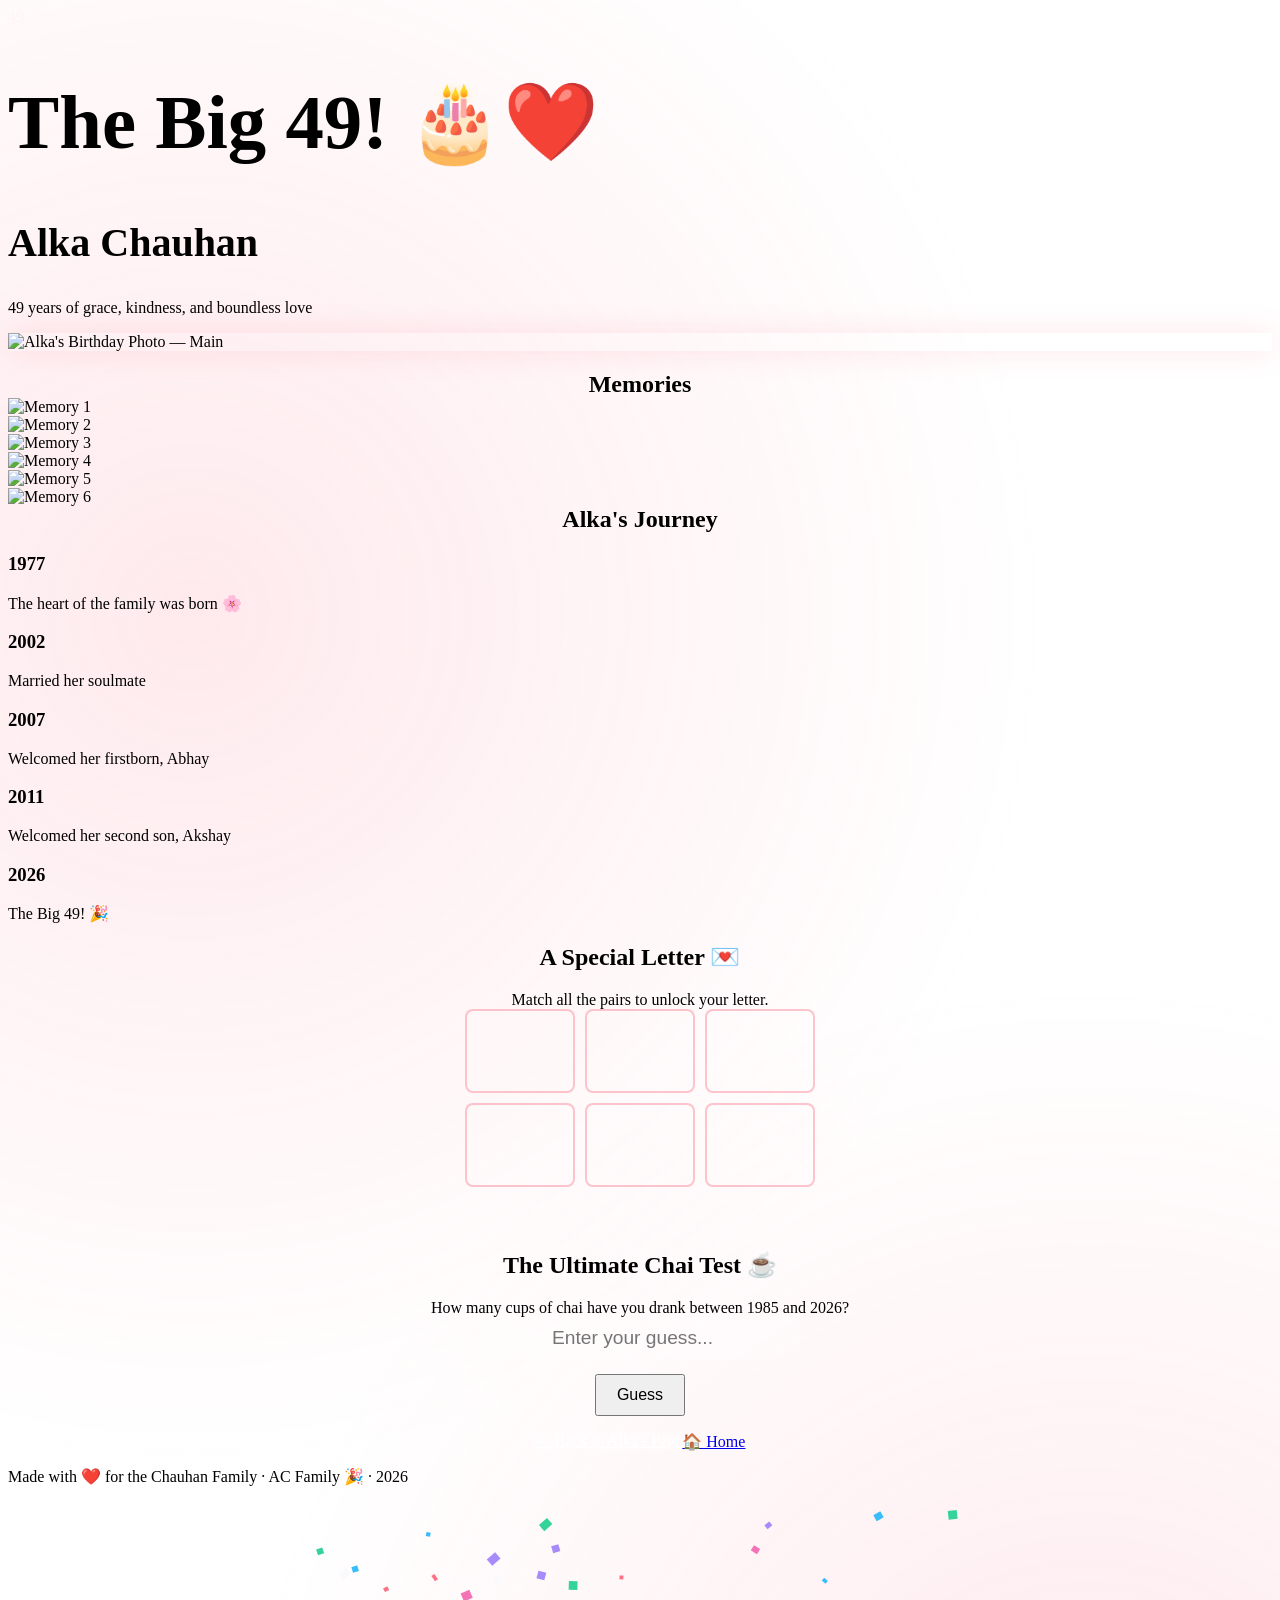
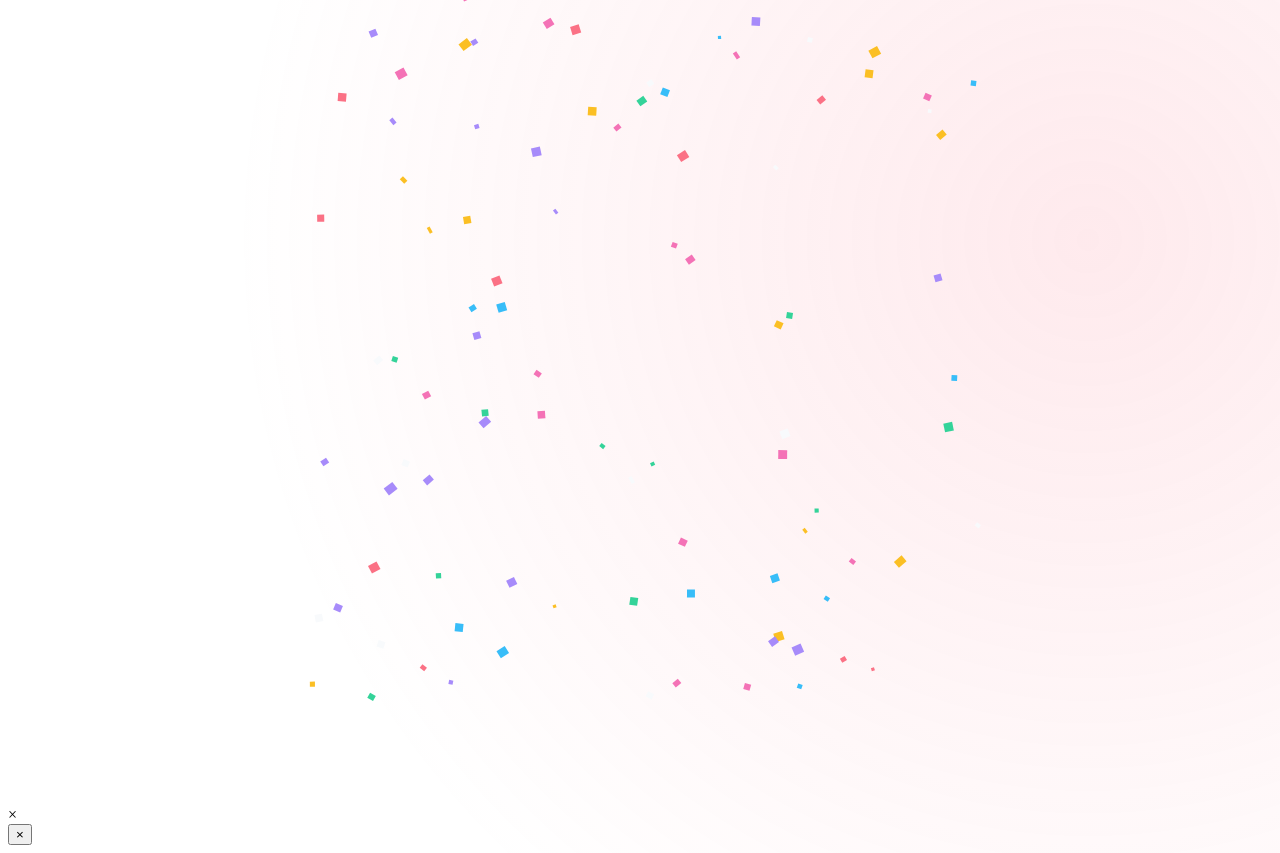
==== alka-49.html @ 495feae0 "Add Alka's 49th milestone birthday page" ====
<!DOCTYPE html>
<html lang="en">

<head>
  <meta charset="UTF-8">
  <meta name="viewport" content="width=device-width, initial-scale=1.0">
  <title>The Big 49! | Alka Chauhan 🎉</title>
  <link rel="stylesheet" href="style.css">
</head>

<body class="milestone-page" style="background-image: radial-gradient(circle at 15% 25%, rgba(251, 113, 133, 0.15) 0%, transparent 40%), radial-gradient(circle at 85% 75%, rgba(251, 113, 133, 0.15) 0%, transparent 40%), linear-gradient(to bottom, transparent 40%, rgba(255,255,255,0.03) 40%, rgba(255,255,255,0.03) 60%, transparent 60%);">

  <!-- Background Watermark -->
  <div class="watermark-bg" style="color: rgba(251, 113, 133, 0.04);">49</div>

  <!-- Background Decorations -->
  <div class="balloon-container" data-count="20"></div>
  <div class="sparkles-container" data-count="50"></div>

  <!-- Hero Section -->
  <header class="hero container fade-in" style="margin-top: 50px;">
    <h1 style="color: var(--color-coral); font-size: clamp(3rem, 6vw, 5rem);">The Big 49! 🎂❤️</h1>
    <h2 style="font-size: 2.5rem;">Alka Chauhan</h2>
    <p class="subheading" style="color: var(--color-coral);">49 years of grace, kindness, and boundless love</p>

    <!-- Main Photo Placeholder -->
    <div class="photo-placeholder photo-hero"
      style="padding: 0; border: none; background: transparent; border-color: rgba(251, 113, 133, 0.4); box-shadow: 0 0 30px rgba(251, 113, 133, 0.2);">
      <img src="assets/images/alka/IMG_2494.HEIC" alt="Alka's Birthday Photo — Main"
        style="width: 100%; height: 100%; object-fit: cover; object-position: center 20%; border-radius: inherit;">
    </div>
  </header>

  <!-- Photo Strip -->
  <section class="container fade-in">
    <h2 style="color: var(--color-coral); text-align: center; margin-bottom: var(--space-sm);">Memories</h2>
    <div class="photo-strip-container">
      <div class="photo-strip">
        <div class="photo-placeholder" style="padding: 0; border: none;">
          <img src="assets/images/alka/IMG_0123 Copy.JPG" alt="Memory 1"
            style="width: 100%; height: 100%; object-fit: cover; border-radius: inherit;">
        </div>
        <div class="photo-placeholder" style="padding: 0; border: none;">
          <img src="assets/images/alka/IMG_7013.HEIC" alt="Memory 2"
            style="width: 100%; height: 100%; object-fit: cover; border-radius: inherit;">
        </div>
        <div class="photo-placeholder" style="padding: 0; border: none; background: transparent;">
          <img src="assets/images/alka/IMG_0559.HEIC" alt="Memory 3"
            style="width: 100%; height: 100%; object-fit: cover; border-radius: inherit;">
        </div>
        <div class="photo-placeholder" style="padding: 0; border: none; background: transparent;">
          <img src="assets/images/alka/IMG_5666.HEIC" alt="Memory 4"
            style="width: 100%; height: 100%; object-fit: cover; border-radius: inherit;">
        </div>
        <div class="photo-placeholder" style="padding: 0; border: none; background: transparent;">
          <img src="assets/images/alka/IMG_3435.HEIC" alt="Memory 5"
            style="width: 100%; height: 100%; object-fit: cover; border-radius: inherit;">
        </div>
        <div class="photo-placeholder" style="padding: 0; border: none; background: transparent;">
          <img src="assets/images/alka/IMG_7119.HEIC" alt="Memory 6"
            style="width: 100%; height: 100%; object-fit: cover; border-radius: inherit;">
        </div>
      </div>
    </div>
  </section>

  <!-- Timeline -->
  <section class="container fade-in">
    <h2 style="color: var(--color-coral); text-align: center; margin-top: var(--space-xl);">Alka's Journey</h2>
    <div class="timeline" style="--color-gold: var(--color-coral); --color-gold-glow: var(--color-coral-glow);">
      <div class="timeline-item fade-in">
        <div class="timeline-dot"></div>
        <div class="timeline-content glass-card">
          <h3>1977</h3>
          <p>The heart of the family was born 🌸</p>
        </div>
      </div>
      <div class="timeline-item fade-in">
        <div class="timeline-dot"></div>
        <div class="timeline-content glass-card">
          <h3>2002</h3>
          <p>Married her soulmate</p>
        </div>
      </div>
      <div class="timeline-item fade-in">
        <div class="timeline-dot"></div>
        <div class="timeline-content glass-card">
          <h3>2007</h3>
          <p>Welcomed her firstborn, Abhay</p>
        </div>
      </div>
      <div class="timeline-item fade-in">
        <div class="timeline-dot"></div>
        <div class="timeline-content glass-card">
          <h3>2011</h3>
          <p>Welcomed her second son, Akshay</p>
        </div>
      </div>
      <div class="timeline-item fade-in">
        <div class="timeline-dot"></div>
        <div class="timeline-content glass-card"
          style="border-color: var(--color-coral); box-shadow: 0 0 15px var(--color-coral-glow);">
          <h3>2026</h3>
          <p>The Big 49! 🎉</p>
        </div>
      </div>
    </div>
  </section>

  <!-- Memory Game & Letter Section -->
  <section class="container fade-in" id="letter-section" style="margin-top: var(--space-xl); text-align: center;">
    <h2 style="color: var(--color-coral);">A Special Letter 💌</h2>
    <p style="color: var(--text-muted); margin-bottom: var(--space-lg);" id="memory-instructions">Match all the pairs to unlock your letter.</p>

    <div id="memory-container" style="max-width: 350px; margin: 0 auto; margin-bottom: var(--space-xl);">
      <div id="memory-grid" style="display: grid; grid-template-columns: repeat(3, 1fr); gap: 10px; margin-bottom: 20px;">
        <!-- JS will populate -->
      </div>
      <div id="memory-message" style="margin-top: 15px; font-weight: bold; height: 1.5rem; color: var(--color-coral);">
      </div>
    </div>

    <div id="letter-content" class="glass-card fade-in"
      style="display: none; max-width: 800px; margin: 0 auto; border-color: var(--color-coral); text-align: left; padding: var(--space-xl);">
      <h3
        style="color: var(--color-coral); margin-bottom: var(--space-md); font-family: var(--font-heading); font-size: 2rem;">
        Happy 49th Birthday, Mom!</h3>
      <p style="font-size: 1.2rem; line-height: 1.8; margin-bottom: var(--space-md);">
        Dear Mom,

        Happy birthday! This year, I wanted to build something special for you, just like I did for Dad's 51st. You are truly the heart of our family, the glue that holds all of us together, and the source of so much warmth and love. 
        
        Throughout my entire life, you've been my biggest cheerleader and my safest place. Whether it's making sure we're fed, listening to my worries, or just being there when I need a hug, you always put our needs before yours. I know I don't always say it enough, but I see all the sacrifices you've made for us, and I appreciate every single one of them.
        
        I hope this 49th year of your life brings you as much joy, peace, and happiness as you've brought to our family every single day. Take some time today to relax, enjoy your chai, and know how deeply loved you are by me, Akshay, and Dad.
      </p>
      <p style="font-size: 1.2rem; line-height: 1.8;">With all my love,<br>Abhay</p>
    </div>
  </section>

  <!-- Chai Guessing Game -->
  <section class="container fade-in" style="margin-top: var(--space-xl); text-align: center;">
    <h2 style="color: var(--color-coral);">The Ultimate Chai Test ☕</h2>
    <p style="color: var(--text-muted); margin-bottom: var(--space-md);">How many cups of chai have you drank between 1985 and 2026?</p>
    <div class="glass-card" style="max-width: 500px; margin: 0 auto; border: 1px solid var(--color-coral);">
      <div id="chai-game-container">
        <input type="number" id="chai-guess" placeholder="Enter your guess..." style="padding: 10px; font-size: 1.2rem; border-radius: 8px; border: none; width: 60%; margin-bottom: 15px; text-align: center; background: rgba(255,255,255,0.1); color: white;">
        <br>
        <button id="chai-submit" class="btn btn-coral" style="padding: 10px 20px; font-size: 1rem;">Guess</button>
        <p id="chai-message" style="margin-top: 15px; font-weight: bold; color: var(--color-coral);"></p>
      </div>
    </div>
  </section>

  <!-- Navigation Back -->
  <div class="container fade-in"
    style="text-align: center; margin: var(--space-xl) auto; display: flex; justify-content: center; gap: var(--space-md); flex-wrap: wrap;">
    <a href="alka.html" class="btn" style="background: rgba(255,255,255,0.1); color: white;">&larr; Back to Alka's Page</a>
    <a href="index.html" class="btn btn-coral">🏠 Home</a>
  </div>

  <!-- Footer -->
  <footer>
    <p>Made with ❤️ for the Chauhan Family &middot; <span>AC Family 🎉</span> &middot; 2026</p>
  </footer>

  <script src="main.js"></script>
</body>

</html>
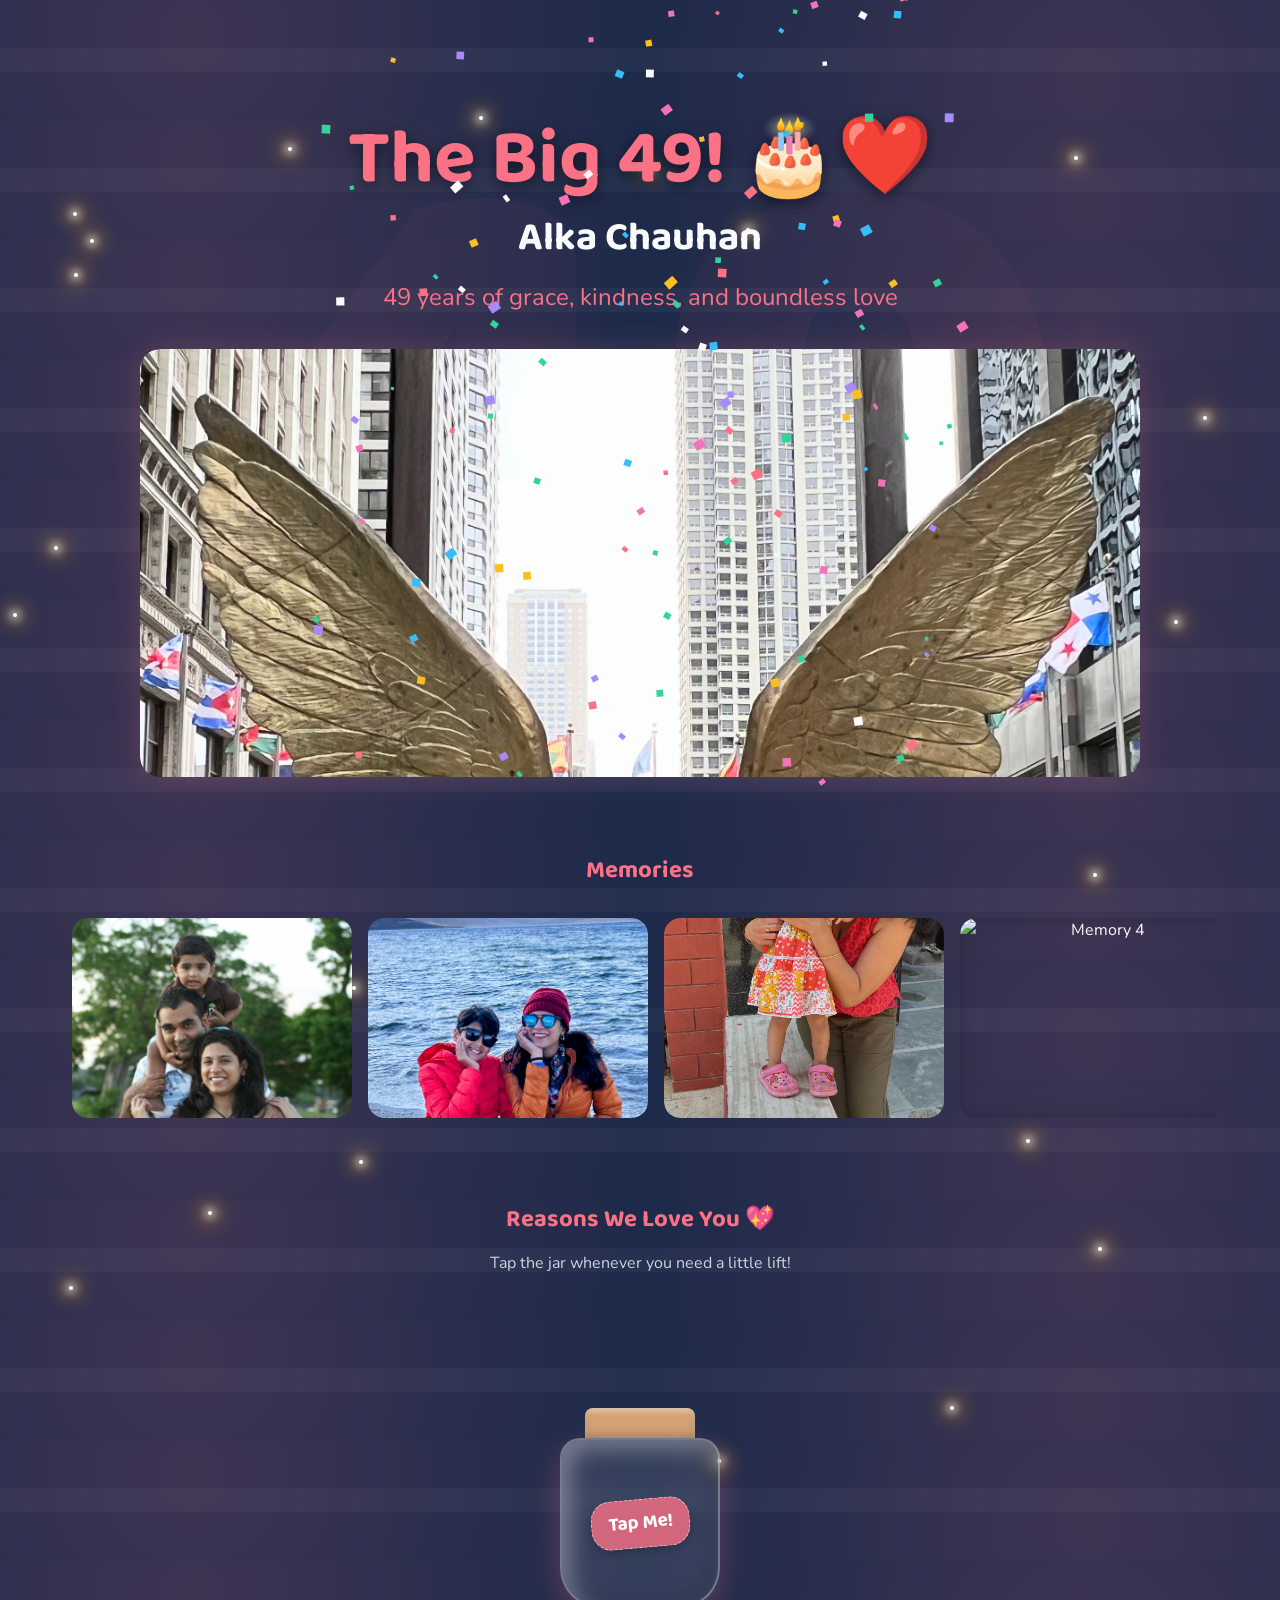
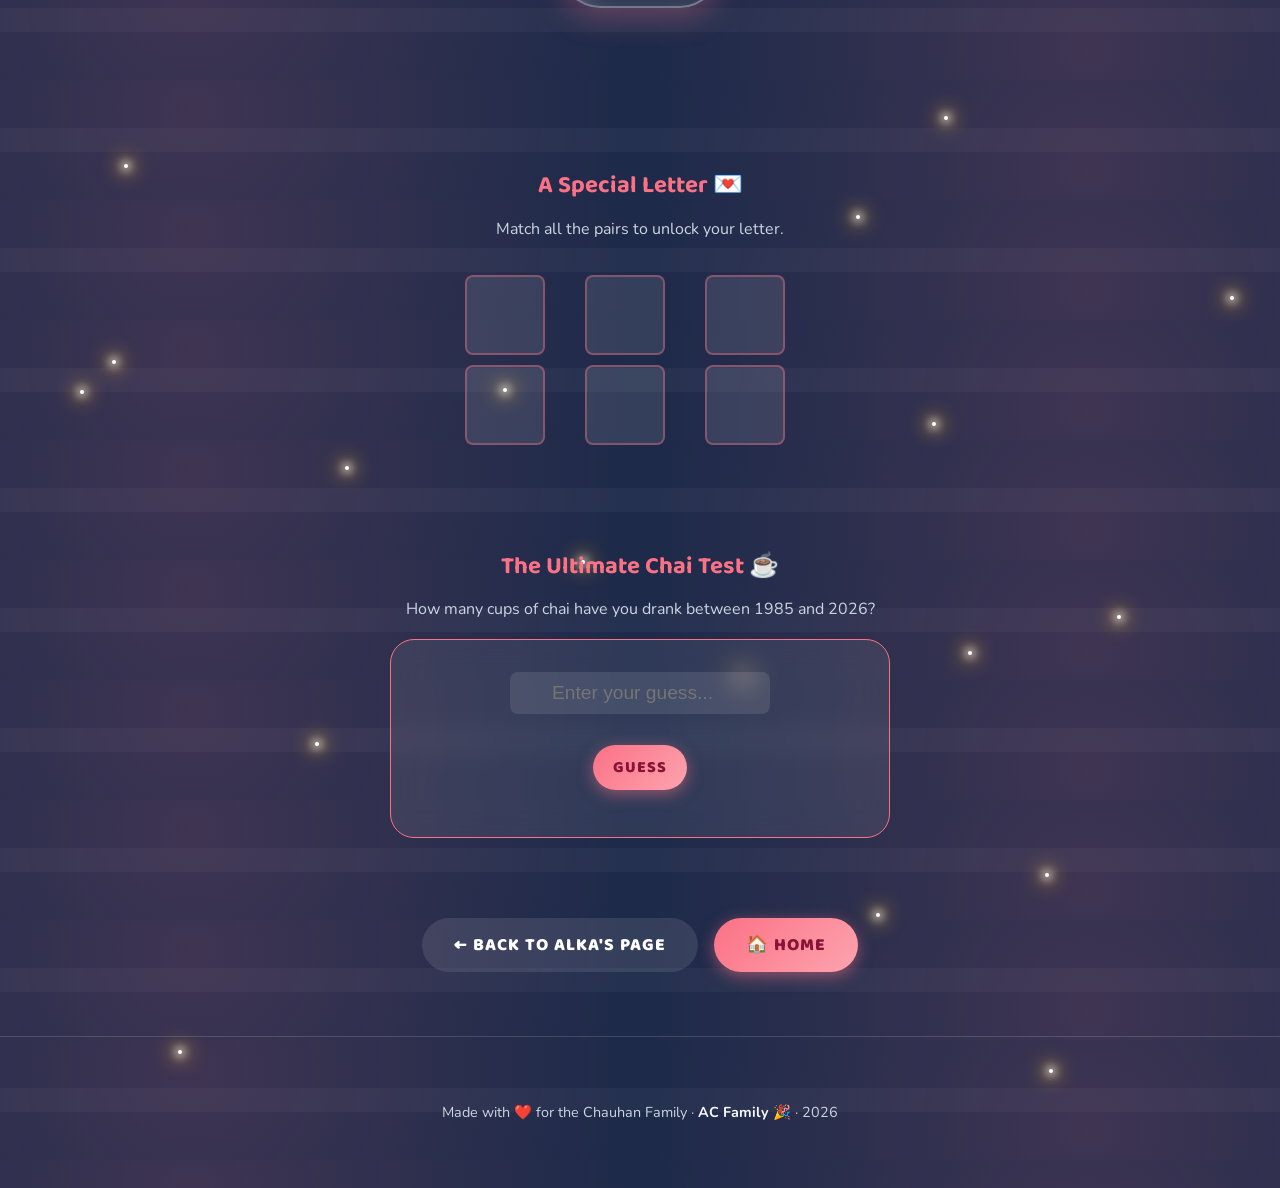
==== commit a5578cac: "Replace timeline with interactive Gratitude Jar" ====
--- a/alka-49.html
+++ b/alka-49.html
@@ -8,7 +8,8 @@
   <link rel="stylesheet" href="style.css">
 </head>
 
-<body class="milestone-page" style="background-image: radial-gradient(circle at 15% 25%, rgba(251, 113, 133, 0.15) 0%, transparent 40%), radial-gradient(circle at 85% 75%, rgba(251, 113, 133, 0.15) 0%, transparent 40%), linear-gradient(to bottom, transparent 40%, rgba(255,255,255,0.03) 40%, rgba(255,255,255,0.03) 60%, transparent 60%);">
+<body class="milestone-page"
+  style="background-image: radial-gradient(circle at 15% 25%, rgba(251, 113, 133, 0.15) 0%, transparent 40%), radial-gradient(circle at 85% 75%, rgba(251, 113, 133, 0.15) 0%, transparent 40%), linear-gradient(to bottom, transparent 40%, rgba(255,255,255,0.03) 40%, rgba(255,255,255,0.03) 60%, transparent 60%);">
 
   <!-- Background Watermark -->
   <div class="watermark-bg" style="color: rgba(251, 113, 133, 0.04);">49</div>
@@ -26,7 +27,7 @@
     <!-- Main Photo Placeholder -->
     <div class="photo-placeholder photo-hero"
       style="padding: 0; border: none; background: transparent; border-color: rgba(251, 113, 133, 0.4); box-shadow: 0 0 30px rgba(251, 113, 133, 0.2);">
-      <img src="assets/images/alka/IMG_2494.HEIC" alt="Alka's Birthday Photo — Main"
+      <img src="assets/images/alka/IMG_9147 Copy.JPG" alt="Alka's Birthday Photo — Main"
         style="width: 100%; height: 100%; object-fit: cover; object-position: center 20%; border-radius: inherit;">
     </div>
   </header>
@@ -37,71 +38,44 @@
     <div class="photo-strip-container">
       <div class="photo-strip">
         <div class="photo-placeholder" style="padding: 0; border: none;">
-          <img src="assets/images/alka/IMG_0123 Copy.JPG" alt="Memory 1"
+          <img src="assets/images/alka/IMG_7527.JPG" alt="Memory 1"
             style="width: 100%; height: 100%; object-fit: cover; border-radius: inherit;">
         </div>
         <div class="photo-placeholder" style="padding: 0; border: none;">
-          <img src="assets/images/alka/IMG_7013.HEIC" alt="Memory 2"
+          <img src="assets/images/alka/IMG_5958 Copy.JPG" alt="Memory 2"
             style="width: 100%; height: 100%; object-fit: cover; border-radius: inherit;">
         </div>
         <div class="photo-placeholder" style="padding: 0; border: none; background: transparent;">
-          <img src="assets/images/alka/IMG_0559.HEIC" alt="Memory 3"
+          <img src="assets/images/alka/IMG_5755 Copy.JPG" alt="Memory 3"
             style="width: 100%; height: 100%; object-fit: cover; border-radius: inherit;">
         </div>
         <div class="photo-placeholder" style="padding: 0; border: none; background: transparent;">
-          <img src="assets/images/alka/IMG_5666.HEIC" alt="Memory 4"
+          <img src="assets/images/alka/IMG_5071 Copy.JPG" alt="Memory 4"
             style="width: 100%; height: 100%; object-fit: cover; border-radius: inherit;">
         </div>
         <div class="photo-placeholder" style="padding: 0; border: none; background: transparent;">
-          <img src="assets/images/alka/IMG_3435.HEIC" alt="Memory 5"
+          <img src="assets/images/alka/IMG_5054.JPG" alt="Memory 5"
             style="width: 100%; height: 100%; object-fit: cover; border-radius: inherit;">
         </div>
         <div class="photo-placeholder" style="padding: 0; border: none; background: transparent;">
-          <img src="assets/images/alka/IMG_7119.HEIC" alt="Memory 6"
+          <img src="assets/images/alka/IMG_4517-2.JPG" alt="Memory 6"
             style="width: 100%; height: 100%; object-fit: cover; border-radius: inherit;">
         </div>
       </div>
     </div>
   </section>
 
-  <!-- Timeline -->
-  <section class="container fade-in">
-    <h2 style="color: var(--color-coral); text-align: center; margin-top: var(--space-xl);">Alka's Journey</h2>
-    <div class="timeline" style="--color-gold: var(--color-coral); --color-gold-glow: var(--color-coral-glow);">
-      <div class="timeline-item fade-in">
-        <div class="timeline-dot"></div>
-        <div class="timeline-content glass-card">
-          <h3>1977</h3>
-          <p>The heart of the family was born 🌸</p>
-        </div>
-      </div>
-      <div class="timeline-item fade-in">
-        <div class="timeline-dot"></div>
-        <div class="timeline-content glass-card">
-          <h3>2002</h3>
-          <p>Married her soulmate</p>
-        </div>
-      </div>
-      <div class="timeline-item fade-in">
-        <div class="timeline-dot"></div>
-        <div class="timeline-content glass-card">
-          <h3>2007</h3>
-          <p>Welcomed her firstborn, Abhay</p>
-        </div>
-      </div>
-      <div class="timeline-item fade-in">
-        <div class="timeline-dot"></div>
-        <div class="timeline-content glass-card">
-          <h3>2011</h3>
-          <p>Welcomed her second son, Akshay</p>
-        </div>
-      </div>
-      <div class="timeline-item fade-in">
-        <div class="timeline-dot"></div>
-        <div class="timeline-content glass-card"
-          style="border-color: var(--color-coral); box-shadow: 0 0 15px var(--color-coral-glow);">
-          <h3>2026</h3>
-          <p>The Big 49! 🎉</p>
+  <!-- Reasons We Love You Jar -->
+  <section class="container fade-in" style="text-align: center; margin-top: var(--space-xl);">
+    <h2 style="color: var(--color-coral);">Reasons We Love You 💖</h2>
+    <p style="color: var(--text-muted); margin-bottom: var(--space-lg);">Tap the jar whenever you need a little lift!</p>
+    
+    <div class="jar-wrapper">
+      <div id="paper-slip-container"></div>
+      <div class="jar-container" id="gratitude-jar">
+        <div class="jar-lid"></div>
+        <div class="jar-body">
+          <div class="jar-label">Tap Me!</div>
         </div>
       </div>
     </div>
@@ -110,10 +84,12 @@
   <!-- Memory Game & Letter Section -->
   <section class="container fade-in" id="letter-section" style="margin-top: var(--space-xl); text-align: center;">
     <h2 style="color: var(--color-coral);">A Special Letter 💌</h2>
-    <p style="color: var(--text-muted); margin-bottom: var(--space-lg);" id="memory-instructions">Match all the pairs to unlock your letter.</p>
+    <p style="color: var(--text-muted); margin-bottom: var(--space-lg);" id="memory-instructions">Match all the pairs to
+      unlock your letter.</p>
 
     <div id="memory-container" style="max-width: 350px; margin: 0 auto; margin-bottom: var(--space-xl);">
-      <div id="memory-grid" style="display: grid; grid-template-columns: repeat(3, 1fr); gap: 10px; margin-bottom: 20px;">
+      <div id="memory-grid"
+        style="display: grid; grid-template-columns: repeat(3, 1fr); gap: 10px; margin-bottom: 20px;">
         <!-- JS will populate -->
       </div>
       <div id="memory-message" style="margin-top: 15px; font-weight: bold; height: 1.5rem; color: var(--color-coral);">
@@ -128,11 +104,18 @@
       <p style="font-size: 1.2rem; line-height: 1.8; margin-bottom: var(--space-md);">
         Dear Mom,
 
-        Happy birthday! This year, I wanted to build something special for you, just like I did for Dad's 51st. You are truly the heart of our family, the glue that holds all of us together, and the source of so much warmth and love. 
-        
-        Throughout my entire life, you've been my biggest cheerleader and my safest place. Whether it's making sure we're fed, listening to my worries, or just being there when I need a hug, you always put our needs before yours. I know I don't always say it enough, but I see all the sacrifices you've made for us, and I appreciate every single one of them.
-        
-        I hope this 49th year of your life brings you as much joy, peace, and happiness as you've brought to our family every single day. Take some time today to relax, enjoy your chai, and know how deeply loved you are by me, Akshay, and Dad.
+        Happy birthday! This year, I wanted to build something special for you, just like I did for Dad's 51st. You are
+        truly the heart of our family, the glue that holds all of us together, and the source of so much warmth and
+        love.
+
+        Throughout my entire life, you've been my biggest cheerleader and my safest place. Whether it's making sure
+        we're fed, listening to my worries, or just being there when I need a hug, you always put our needs before
+        yours. I know I don't always say it enough, but I see all the sacrifices you've made for us, and I appreciate
+        every single one of them.
+
+        I hope this 49th year of your life brings you as much joy, peace, and happiness as you've brought to our family
+        every single day. Take some time today to relax, enjoy your chai, and know how deeply loved you are by me,
+        Akshay, and Dad.
       </p>
       <p style="font-size: 1.2rem; line-height: 1.8;">With all my love,<br>Abhay</p>
     </div>
@@ -141,10 +124,12 @@
   <!-- Chai Guessing Game -->
   <section class="container fade-in" style="margin-top: var(--space-xl); text-align: center;">
     <h2 style="color: var(--color-coral);">The Ultimate Chai Test ☕</h2>
-    <p style="color: var(--text-muted); margin-bottom: var(--space-md);">How many cups of chai have you drank between 1985 and 2026?</p>
+    <p style="color: var(--text-muted); margin-bottom: var(--space-md);">How many cups of chai have you drank between
+      1985 and 2026?</p>
     <div class="glass-card" style="max-width: 500px; margin: 0 auto; border: 1px solid var(--color-coral);">
       <div id="chai-game-container">
-        <input type="number" id="chai-guess" placeholder="Enter your guess..." style="padding: 10px; font-size: 1.2rem; border-radius: 8px; border: none; width: 60%; margin-bottom: 15px; text-align: center; background: rgba(255,255,255,0.1); color: white;">
+        <input type="number" id="chai-guess" placeholder="Enter your guess..."
+          style="padding: 10px; font-size: 1.2rem; border-radius: 8px; border: none; width: 60%; margin-bottom: 15px; text-align: center; background: rgba(255,255,255,0.1); color: white;">
         <br>
         <button id="chai-submit" class="btn btn-coral" style="padding: 10px 20px; font-size: 1rem;">Guess</button>
         <p id="chai-message" style="margin-top: 15px; font-weight: bold; color: var(--color-coral);"></p>
@@ -155,7 +140,8 @@
   <!-- Navigation Back -->
   <div class="container fade-in"
     style="text-align: center; margin: var(--space-xl) auto; display: flex; justify-content: center; gap: var(--space-md); flex-wrap: wrap;">
-    <a href="alka.html" class="btn" style="background: rgba(255,255,255,0.1); color: white;">&larr; Back to Alka's Page</a>
+    <a href="alka.html" class="btn" style="background: rgba(255,255,255,0.1); color: white;">&larr; Back to Alka's
+      Page</a>
     <a href="index.html" class="btn btn-coral">🏠 Home</a>
   </div>
 
@@ -167,4 +153,4 @@
   <script src="main.js"></script>
 </body>
 
-</html>
+</html>
--- a/style.css
+++ b/style.css
@@ -0,0 +1,1115 @@
+@import url('https://fonts.googleapis.com/css2?family=Baloo+2:wght@400;600;700;800&family=Nunito:wght@400;600;700;800&display=swap');
+
+:root {
+  /* Core Colors based on festive theme */
+  --bg-dark: #1e2a4a;
+  --bg-darker: #151e35;
+  --bg-lighter: #283863;
+  --text-main: #f8fafc;
+  --text-muted: #cbd5e1;
+
+  /* Accent Colors */
+  --color-gold: #fbbf24;
+  --color-gold-glow: rgba(251, 191, 36, 0.5);
+  
+  --color-coral: #fb7185;
+  --color-coral-glow: rgba(251, 113, 133, 0.5);
+  
+  --color-blue: #38bdf8;
+  --color-blue-glow: rgba(56, 189, 248, 0.5);
+  
+  --color-green: #34d399;
+  --color-green-glow: rgba(52, 211, 153, 0.5);
+
+  /* Glassmorphism */
+  --glass-bg: rgba(255, 255, 255, 0.08);
+  --glass-border: rgba(255, 255, 255, 0.15);
+  --glass-blur: blur(12px);
+
+  /* Typography */
+  --font-heading: 'Baloo 2', cursive;
+  --font-body: 'Nunito', sans-serif;
+  
+  /* Spacing Variables */
+  --space-xs: 0.25rem;
+  --space-sm: 0.5rem;
+  --space-md: 1rem;
+  --space-lg: 2rem;
+  --space-xl: 4rem;
+}
+
+/* =========================================
+   Reset & Base Styles
+   ========================================= */
+* {
+  margin: 0;
+  padding: 0;
+  box-sizing: border-box;
+}
+
+body {
+  font-family: var(--font-body);
+  background-color: var(--bg-dark);
+  /* Horizontal subtle stripe layers for depth */
+  background-image: 
+    linear-gradient(to bottom, transparent 40%, rgba(255,255,255,0.03) 40%, rgba(255,255,255,0.03) 60%, transparent 60%),
+    linear-gradient(to bottom, transparent 80%, rgba(255,255,255,0.02) 80%, rgba(255,255,255,0.02) 90%, transparent 90%);
+  background-size: 100% 120px;
+  color: var(--text-main);
+  line-height: 1.6;
+  overflow-x: hidden;
+  position: relative;
+}
+
+h1, h2, h3, h4, h5, h6 {
+  font-family: var(--font-heading);
+  line-height: 1.2;
+  margin-bottom: var(--space-md);
+}
+
+a {
+  text-decoration: none;
+  color: inherit;
+}
+
+.container {
+  width: 90%;
+  max-width: 1200px;
+  margin: 0 auto;
+  position: relative;
+  z-index: 10;
+}
+
+/* =========================================
+   Navigation (Sticky, Frosted Glass)
+   ========================================= */
+nav {
+  position: sticky;
+  top: 0;
+  z-index: 100;
+  background: var(--glass-bg);
+  backdrop-filter: var(--glass-blur);
+  -webkit-backdrop-filter: var(--glass-blur);
+  border-bottom: 1px solid var(--glass-border);
+  padding: var(--space-md) var(--space-lg);
+  display: flex;
+  justify-content: space-between;
+  align-items: center;
+}
+
+.nav-logo {
+  font-family: var(--font-heading);
+  font-size: 1.75rem;
+  font-weight: 800;
+  color: var(--color-gold);
+  text-shadow: 0 2px 4px rgba(0,0,0,0.3);
+}
+
+.nav-links {
+  display: flex;
+  gap: var(--space-lg);
+}
+
+.nav-links a {
+  font-weight: 700;
+  color: var(--text-muted);
+  transition: color 0.3s, transform 0.2s;
+  font-size: 1.1rem;
+}
+
+.nav-links a:hover, .nav-links a.active {
+  color: var(--text-main);
+  transform: translateY(-2px);
+}
+
+/* Mobile Nav Adjustments */
+@media (max-width: 768px) {
+  nav {
+    flex-direction: column;
+    gap: var(--space-sm);
+    padding: var(--space-md);
+  }
+  .nav-links {
+    gap: var(--space-md);
+    flex-wrap: wrap;
+    justify-content: center;
+  }
+}
+
+/* =========================================
+   Hero Section
+   ========================================= */
+.hero {
+  text-align: center;
+  padding: var(--space-xl) var(--space-lg);
+  position: relative;
+}
+
+.hero h1 {
+  font-size: clamp(2.5rem, 5vw, 4.5rem);
+  color: var(--text-main);
+  text-shadow: 0 4px 15px rgba(0,0,0,0.5);
+  margin-bottom: var(--space-sm);
+}
+
+.hero p.subheading {
+  font-size: clamp(1.1rem, 2vw, 1.5rem);
+  color: var(--text-muted);
+  max-width: 700px;
+  margin: 0 auto var(--space-lg);
+}
+
+/* =========================================
+   Frosted Glass Cards
+   ========================================= */
+.glass-card {
+  background: var(--glass-bg);
+  backdrop-filter: var(--glass-blur);
+  -webkit-backdrop-filter: var(--glass-blur);
+  border: 1px solid var(--glass-border);
+  border-radius: 24px;
+  padding: var(--space-lg);
+  transition: transform 0.3s cubic-bezier(0.175, 0.885, 0.32, 1.275), box-shadow 0.3s;
+}
+
+.glass-card:hover {
+  transform: translateY(-10px);
+}
+
+/* =========================================
+   Age Grid & Age Cards
+   ========================================= */
+.age-grid {
+  display: grid;
+  grid-template-columns: 1fr;
+  gap: var(--space-lg);
+  padding: var(--space-xl) 0;
+}
+
+@media (min-width: 768px) {
+  .age-grid {
+    grid-template-columns: repeat(2, 1fr);
+  }
+}
+
+.age-card {
+  text-align: center;
+  position: relative;
+  overflow: hidden;
+  display: flex;
+  flex-direction: column;
+  align-items: center;
+}
+
+.age-card .label-badge {
+  display: inline-block;
+  background: rgba(255,255,255,0.15);
+  padding: 4px 12px;
+  border-radius: 20px;
+  font-size: 0.9rem;
+  font-weight: 700;
+  text-transform: uppercase;
+  letter-spacing: 1px;
+  margin-bottom: var(--space-sm);
+}
+
+.age-card .age-number {
+  font-size: 6rem;
+  font-family: var(--font-heading);
+  font-weight: 800;
+  line-height: 1;
+  margin: var(--space-sm) 0 var(--space-md);
+  text-shadow: 0 4px 10px rgba(0,0,0,0.2);
+}
+
+.milestone-badge {
+  position: absolute;
+  top: 20px;
+  right: -30px;
+  background: linear-gradient(45deg, #ef4444, #f97316);
+  color: white;
+  padding: 5px 40px;
+  transform: rotate(45deg);
+  font-weight: bold;
+  font-size: 0.8rem;
+  box-shadow: 0 2px 10px rgba(0,0,0,0.3);
+  z-index: 10;
+}
+
+/* Accent Glows & Colors */
+.card-gold { box-shadow: 0 8px 32px var(--color-gold-glow); }
+.card-gold:hover { box-shadow: 0 12px 40px var(--color-gold-glow); }
+.card-gold .age-number { color: var(--color-gold); }
+.card-gold .label-badge { color: var(--color-gold); border: 1px solid var(--color-gold); }
+
+.card-coral { box-shadow: 0 8px 32px var(--color-coral-glow); }
+.card-coral:hover { box-shadow: 0 12px 40px var(--color-coral-glow); }
+.card-coral .age-number { color: var(--color-coral); }
+.card-coral .label-badge { color: var(--color-coral); border: 1px solid var(--color-coral); }
+
+.card-blue { box-shadow: 0 8px 32px var(--color-blue-glow); }
+.card-blue:hover { box-shadow: 0 12px 40px var(--color-blue-glow); }
+.card-blue .age-number { color: var(--color-blue); }
+.card-blue .label-badge { color: var(--color-blue); border: 1px solid var(--color-blue); }
+
+.card-green { box-shadow: 0 8px 32px var(--color-green-glow); }
+.card-green:hover { box-shadow: 0 12px 40px var(--color-green-glow); }
+.card-green .age-number { color: var(--color-green); }
+.card-green .label-badge { color: var(--color-green); border: 1px solid var(--color-green); }
+
+/* =========================================
+   Photo Placeholders
+   ========================================= */
+.photo-placeholder {
+  display: flex;
+  flex-direction: column;
+  justify-content: center;
+  align-items: center;
+  background: linear-gradient(135deg, rgba(255,255,255,0.1), rgba(255,255,255,0.02));
+  border: 2px dashed rgba(255,255,255,0.3);
+  border-radius: 16px;
+  color: var(--text-main);
+  text-align: center;
+  position: relative;
+  overflow: hidden;
+  box-shadow: inset 0 0 20px rgba(0,0,0,0.2);
+}
+
+.photo-placeholder .icon {
+  font-size: 2.5rem;
+  margin-bottom: var(--space-xs);
+  filter: drop-shadow(0 2px 4px rgba(0,0,0,0.3));
+}
+
+.photo-placeholder .label {
+  font-weight: 600;
+  font-size: 0.9rem;
+  opacity: 0.9;
+}
+
+.photo-circle {
+  width: 150px;
+  height: 150px;
+  border-radius: 50%;
+  margin: 0 auto var(--space-md);
+}
+
+.photo-hero {
+  width: 100%;
+  max-width: 1000px;
+  aspect-ratio: 21 / 9;
+  margin: var(--space-md) auto;
+  border-radius: 20px;
+}
+
+@media (max-width: 768px) {
+  .photo-hero { aspect-ratio: 16 / 9; }
+}
+
+/* =========================================
+   Buttons
+   ========================================= */
+.btn {
+  display: inline-flex;
+  align-items: center;
+  justify-content: center;
+  padding: 0.8rem 2rem;
+  border-radius: 50px;
+  font-weight: 800;
+  font-family: var(--font-heading);
+  font-size: 1.1rem;
+  text-transform: uppercase;
+  letter-spacing: 1px;
+  border: none;
+  cursor: pointer;
+  transition: transform 0.2s, box-shadow 0.2s, filter 0.2s;
+  text-align: center;
+  text-decoration: none;
+  margin-top: var(--space-md);
+}
+
+.btn:hover {
+  transform: scale(1.05) translateY(-2px);
+  filter: brightness(1.1);
+}
+
+.btn-gold {
+  background: linear-gradient(135deg, var(--color-gold), #fcd34d);
+  color: #78350f;
+  box-shadow: 0 4px 15px var(--color-gold-glow);
+}
+
+.btn-coral {
+  background: linear-gradient(135deg, var(--color-coral), #fda4af);
+  color: #881337;
+  box-shadow: 0 4px 15px var(--color-coral-glow);
+}
+
+.btn-blue {
+  background: linear-gradient(135deg, var(--color-blue), #7dd3fc);
+  color: #0c4a6e;
+  box-shadow: 0 4px 15px var(--color-blue-glow);
+}
+
+.btn-green {
+  background: linear-gradient(135deg, var(--color-green), #6ee7b7);
+  color: #064e3b;
+  box-shadow: 0 4px 15px var(--color-green-glow);
+}
+
+/* Special Prominent Milestone Button */
+.btn-milestone {
+  font-size: 1.4rem;
+  padding: 1.2rem 3rem;
+  background: linear-gradient(135deg, #f59e0b, #fbbf24, #f59e0b);
+  background-size: 200% 200%;
+  color: #451a03;
+  animation: shimmerGlow 3s infinite linear;
+  margin: var(--space-lg) 0;
+  border: 2px solid rgba(255,255,255,0.4);
+}
+
+@keyframes shimmerGlow {
+  0% { background-position: 0% 50%; box-shadow: 0 0 20px var(--color-gold-glow); }
+  50% { background-position: 100% 50%; box-shadow: 0 0 40px var(--color-gold-glow); }
+  100% { background-position: 0% 50%; box-shadow: 0 0 20px var(--color-gold-glow); }
+}
+
+/* =========================================
+   Balloons (Pure CSS Shapes & Animation)
+   ========================================= */
+.balloon-container {
+  position: fixed;
+  top: 0;
+  left: 0;
+  width: 100%;
+  height: 100%;
+  overflow: hidden;
+  z-index: 0;
+  pointer-events: none;
+}
+
+.balloon {
+  position: absolute;
+  bottom: -150px;
+  width: 60px;
+  height: 75px;
+  border-radius: 50% 50% 50% 50% / 40% 40% 60% 60%;
+  animation: floatUp linear infinite;
+  opacity: 0.85;
+  box-shadow: inset -10px -10px 15px rgba(0,0,0,0.1), inset 10px 10px 10px rgba(255,255,255,0.4);
+  pointer-events: auto;
+  cursor: pointer;
+  transition: transform 0.2s, opacity 0.2s;
+}
+
+.balloon.popped {
+  transform: scale(1.5) !important;
+  opacity: 0 !important;
+  pointer-events: none;
+}
+
+/* Balloon knot */
+.balloon::after {
+  content: '';
+  position: absolute;
+  bottom: -8px;
+  left: 50%;
+  transform: translateX(-50%);
+  width: 0;
+  height: 0;
+  border-left: 6px solid transparent;
+  border-right: 6px solid transparent;
+  border-bottom: 8px solid inherit;
+}
+
+/* Balloon string */
+.balloon::before {
+  content: '';
+  position: absolute;
+  bottom: -60px;
+  left: 50%;
+  transform: translateX(-50%);
+  width: 1px;
+  height: 60px;
+  background: rgba(255,255,255,0.3);
+}
+
+@keyframes floatUp {
+  0% { transform: translateY(0) rotate(0deg); opacity: 0; }
+  10% { opacity: 0.9; }
+  80% { opacity: 0.9; }
+  100% { transform: translateY(-120vh) rotate(15deg); opacity: 0; }
+}
+
+/* =========================================
+   CSS Fireworks / Sparkles
+   ========================================= */
+.sparkles-container {
+  position: absolute;
+  top: 0; left: 0; right: 0; bottom: 0;
+  pointer-events: none;
+  z-index: -1;
+  overflow: hidden;
+}
+
+.sparkle {
+  position: absolute;
+  width: 4px;
+  height: 4px;
+  background: white;
+  border-radius: 50%;
+  box-shadow: 0 0 10px 2px white, 0 0 20px 4px var(--color-gold);
+  animation: twinkle 3s infinite ease-in-out;
+}
+
+@keyframes twinkle {
+  0%, 100% { opacity: 0; transform: scale(0.5); }
+  50% { opacity: 1; transform: scale(1.5); }
+}
+
+/* =========================================
+   Gallery & Lightbox
+   ========================================= */
+.gallery {
+  display: grid;
+  grid-template-columns: repeat(2, 1fr);
+  gap: var(--space-md);
+  padding: var(--space-lg) 0;
+}
+
+@media (min-width: 768px) {
+  .gallery { grid-template-columns: repeat(3, 1fr); }
+}
+
+.gallery .photo-placeholder {
+  aspect-ratio: 1;
+  cursor: pointer;
+  transition: transform 0.3s cubic-bezier(0.175, 0.885, 0.32, 1.275);
+}
+
+.gallery .photo-placeholder:hover {
+  transform: scale(1.05);
+  border-color: rgba(255,255,255,0.6);
+}
+
+/* Photo Strip for Milestone Page */
+.photo-strip-container {
+  width: 100%;
+  overflow: hidden;
+  padding: var(--space-md) 0;
+}
+
+.photo-strip {
+  display: flex;
+  overflow-x: auto;
+  gap: var(--space-md);
+  padding: var(--space-sm);
+  scrollbar-width: thin;
+  scrollbar-color: var(--color-gold) transparent;
+}
+
+.photo-strip::-webkit-scrollbar {
+  height: 8px;
+}
+.photo-strip::-webkit-scrollbar-track {
+  background: rgba(255,255,255,0.05);
+  border-radius: 4px;
+}
+.photo-strip::-webkit-scrollbar-thumb {
+  background: rgba(255,255,255,0.2);
+  border-radius: 4px;
+}
+
+.photo-strip .photo-placeholder {
+  flex: 0 0 280px;
+  height: 200px;
+}
+
+/* Simple Lightbox */
+.lightbox {
+  display: none;
+  position: fixed;
+  top: 0; left: 0; width: 100%; height: 100%;
+  background: rgba(0,0,0,0.9);
+  z-index: 10000;
+  justify-content: center;
+  align-items: center;
+  backdrop-filter: blur(10px);
+}
+
+.lightbox.active {
+  display: flex;
+}
+
+.lightbox-content {
+  max-width: 90%;
+  max-height: 90%;
+  background: #fff;
+  border-radius: 8px;
+  /* Placeholder for actual image */
+  display: flex;
+  justify-content: center;
+  align-items: center;
+  font-size: 2rem;
+  color: #333;
+  padding: 40px;
+}
+
+.lightbox-close {
+  position: absolute;
+  top: 30px;
+  right: 40px;
+  color: white;
+  font-size: 3rem;
+  cursor: pointer;
+  font-weight: 200;
+  transition: transform 0.2s;
+}
+
+.lightbox-close:hover {
+  transform: scale(1.2);
+}
+
+/* =========================================
+   Animations & Confetti
+   ========================================= */
+.fade-in {
+  opacity: 0;
+  transform: translateY(40px);
+  transition: opacity 0.8s ease-out, transform 0.8s ease-out;
+}
+
+.fade-in.visible {
+  opacity: 1;
+  transform: translateY(0);
+}
+
+#confetti-canvas {
+  position: fixed;
+  top: 0;
+  left: 0;
+  width: 100%;
+  height: 100%;
+  pointer-events: none;
+  z-index: 9999;
+}
+
+/* =========================================
+   Milestone Page (51) Specifics
+   ========================================= */
+.milestone-page {
+  background-image: 
+    radial-gradient(circle at 15% 25%, rgba(251, 191, 36, 0.15) 0%, transparent 40%),
+    radial-gradient(circle at 85% 75%, rgba(251, 191, 36, 0.15) 0%, transparent 40%),
+    linear-gradient(to bottom, transparent 40%, rgba(255,255,255,0.03) 40%, rgba(255,255,255,0.03) 60%, transparent 60%);
+}
+
+.watermark-bg {
+  position: absolute;
+  top: 100px;
+  left: 50%;
+  transform: translateX(-50%);
+  font-size: 60vw;
+  font-family: var(--font-heading);
+  font-weight: 800;
+  color: rgba(251, 191, 36, 0.04);
+  z-index: -2;
+  pointer-events: none;
+  line-height: 0.8;
+  white-space: nowrap;
+}
+
+.timeline {
+  position: relative;
+  max-width: 800px;
+  margin: var(--space-xl) auto;
+  padding: var(--space-lg) 0;
+}
+
+/* The vertical line */
+.timeline::after {
+  content: '';
+  position: absolute;
+  width: 4px;
+  background: linear-gradient(to bottom, rgba(251,191,36,0.2), var(--color-gold), rgba(251,191,36,0.2));
+  top: 0;
+  bottom: 0;
+  left: 31px; /* Center of the dot for mobile */
+  margin-left: -2px;
+  border-radius: 4px;
+}
+
+.timeline-item {
+  padding: 10px 40px 40px 60px; /* Left padding for mobile */
+  position: relative;
+  background-color: inherit;
+  width: 100%;
+}
+
+.timeline-dot {
+  position: absolute;
+  width: 24px;
+  height: 24px;
+  background-color: var(--color-gold);
+  border: 4px solid var(--bg-darker);
+  border-radius: 50%;
+  z-index: 1;
+  left: 21px; /* Align with line for mobile */
+  top: 15px;
+  box-shadow: 0 0 10px var(--color-gold-glow);
+}
+
+.timeline-content {
+  padding: 20px 30px;
+  position: relative;
+  border-radius: 16px;
+  border-left: 4px solid var(--color-gold);
+}
+
+.timeline-content h3 {
+  color: var(--color-gold);
+  margin-bottom: 5px;
+}
+
+@media screen and (min-width: 768px) {
+  .timeline::after {
+    left: 50%;
+  }
+  .timeline-item {
+    width: 50%;
+    padding: 10px 40px 40px 0; /* Right padding for left items */
+  }
+  .timeline-item:nth-child(even) {
+    left: 50%;
+    padding: 10px 0 40px 40px; /* Left padding for right items */
+  }
+  .timeline-item:nth-child(odd) .timeline-dot {
+    right: -12px;
+    left: auto;
+  }
+  .timeline-item:nth-child(even) .timeline-dot {
+    left: -12px;
+  }
+}
+
+/* Message Cards */
+.messages-grid {
+  display: grid;
+  grid-template-columns: 1fr;
+  gap: var(--space-md);
+  margin-top: var(--space-lg);
+}
+
+@media (min-width: 600px) { .messages-grid { grid-template-columns: repeat(2, 1fr); } }
+@media (min-width: 900px) { .messages-grid { grid-template-columns: repeat(3, 1fr); } }
+
+.message-card {
+  padding: var(--space-lg);
+  border-radius: 12px;
+  background: var(--glass-bg);
+  backdrop-filter: var(--glass-blur);
+  border-top: 4px solid var(--color-gold);
+  box-shadow: 0 4px 15px rgba(0,0,0,0.1);
+  position: relative;
+}
+
+.message-card .icon-top {
+  position: absolute;
+  top: -15px;
+  right: 20px;
+  font-size: 1.5rem;
+  background: var(--bg-dark);
+  border-radius: 50%;
+  padding: 5px;
+}
+
+.message-card p {
+  font-size: 1.1rem;
+  margin-bottom: var(--space-md);
+  font-style: italic;
+}
+
+.message-card .from {
+  font-weight: 700;
+  text-align: right;
+  color: var(--color-gold);
+}
+
+/* =========================================
+   Footer
+   ========================================= */
+footer {
+  text-align: center;
+  padding: var(--space-xl) var(--space-md);
+  margin-top: var(--space-xl);
+  border-top: 1px solid var(--glass-border);
+  color: var(--text-muted);
+  font-size: 0.9rem;
+  position: relative;
+  z-index: 10;
+}
+
+footer span {
+  font-weight: 700;
+  color: var(--text-main);
+}
+
+/* DISCO MODE & PARTY MODE */
+@keyframes discoFlash {
+  0% { background-color: #ff0000; }
+  25% { background-color: #00ff00; }
+  50% { background-color: #0000ff; }
+  75% { background-color: #ff00ff; }
+  100% { background-color: #ff0000; }
+}
+
+body.disco-mode {
+  animation: discoFlash 0.5s infinite !important;
+  background-image: none !important;
+}
+
+@keyframes partyBounce {
+  0%, 100% { transform: translateY(0) scale(1); }
+  50% { transform: translateY(-15px) scale(1.05); }
+}
+
+@keyframes partyColors {
+  0% { filter: hue-rotate(0deg); }
+  100% { filter: hue-rotate(360deg); }
+}
+
+body.party-mode {
+  animation: partyColors 2s infinite linear;
+}
+
+body.party-mode .glass-card {
+  animation: partyBounce 0.5s infinite alternate ease-in-out;
+}
+
+body.party-mode .photo-placeholder {
+  animation: partyBounce 0.6s infinite alternate ease-in-out;
+}
+
+/* MEMORY GAME STYLES */
+.memory-grid {
+  display: grid;
+  grid-template-columns: repeat(4, 1fr);
+  gap: 15px;
+  max-width: 900px;
+  margin: 0 auto;
+}
+
+@media (max-width: 700px) {
+  .memory-grid {
+    grid-template-columns: repeat(3, 1fr);
+    gap: 10px;
+  }
+}
+
+@media (max-width: 400px) {
+  .memory-grid {
+    grid-template-columns: repeat(2, 1fr);
+    gap: 8px;
+  }
+}
+
+.memory-card {
+  aspect-ratio: 1;
+  perspective: 1000px;
+  cursor: pointer;
+}
+
+.memory-card-inner {
+  width: 100%;
+  height: 100%;
+  position: relative;
+  transition: transform 0.6s;
+  transform-style: preserve-3d;
+}
+
+.memory-card.flipped .memory-card-inner {
+  transform: rotateY(180deg);
+}
+
+.memory-card.matched .memory-card-inner {
+  transform: rotateY(180deg);
+}
+
+.memory-card.matched .memory-card-back {
+  border: 4px solid var(--color-green);
+}
+
+.memory-card-front, .memory-card-back {
+  width: 100%;
+  height: 100%;
+  position: absolute;
+  backface-visibility: hidden;
+  border-radius: 12px;
+  overflow: hidden;
+}
+
+.memory-card-front {
+  background: rgba(255, 255, 255, 0.1);
+  backdrop-filter: blur(10px);
+  border: 1px solid rgba(255,255,255,0.2);
+  display: flex;
+  align-items: center;
+  justify-content: center;
+  font-size: 2.5rem;
+  box-shadow: 0 4px 6px rgba(0,0,0,0.3);
+}
+
+.memory-card-back {
+  transform: rotateY(180deg);
+  background-color: var(--color-blue);
+}
+
+.memory-card-back img {
+  width: 100%;
+  height: 100%;
+  object-fit: cover;
+}
+
+/* ============================================
+   EASTER EGG: TIME CAPSULE POPUP
+   ============================================ */
+.time-capsule-overlay {
+  position: fixed;
+  inset: 0;
+  background: rgba(0, 0, 0, 0.75);
+  display: flex;
+  align-items: center;
+  justify-content: center;
+  z-index: 9999;
+  opacity: 0;
+  pointer-events: none;
+  transition: opacity 0.3s ease;
+}
+
+.time-capsule-overlay.active {
+  opacity: 1;
+  pointer-events: all;
+}
+
+.time-capsule-card {
+  background: rgba(255, 255, 255, 0.1);
+  backdrop-filter: blur(20px);
+  border: 1px solid rgba(255, 255, 255, 0.2);
+  border-radius: 24px;
+  padding: 40px 48px;
+  max-width: 420px;
+  width: 90%;
+  text-align: center;
+  position: relative;
+  transform: scale(0.8);
+  transition: transform 0.3s ease;
+  box-shadow: 0 0 60px rgba(251, 191, 36, 0.3);
+}
+
+.time-capsule-overlay.active .time-capsule-card {
+  transform: scale(1);
+}
+
+.time-capsule-card .tc-icon {
+  font-size: 3.5rem;
+  margin-bottom: 12px;
+  display: block;
+}
+
+.time-capsule-card .tc-message {
+  font-size: 1.5rem;
+  font-weight: bold;
+  color: white;
+  line-height: 1.4;
+  margin-bottom: 8px;
+}
+
+.time-capsule-card .tc-close {
+  position: absolute;
+  top: 12px;
+  right: 18px;
+  font-size: 1.5rem;
+  cursor: pointer;
+  color: rgba(255,255,255,0.6);
+  background: none;
+  border: none;
+  line-height: 1;
+}
+
+.time-capsule-card .tc-close:hover {
+  color: white;
+}
+
+/* ============================================
+   EASTER EGG: GOLDEN THEME
+   ============================================ */
+body.golden-theme {
+  background-color: #0a0700 !important;
+  background-image:
+    linear-gradient(to bottom, #0a0700, #1a1000),
+    radial-gradient(ellipse at 50% 0%, rgba(251,191,36,0.2), transparent 60%) !important;
+}
+
+body.golden-theme .glass-card,
+body.golden-theme nav,
+body.golden-theme footer {
+  background: rgba(251, 191, 36, 0.08) !important;
+  border-color: rgba(251, 191, 36, 0.25) !important;
+  box-shadow: 0 8px 32px rgba(251, 191, 36, 0.2) !important;
+}
+
+body.golden-theme .btn {
+  background: linear-gradient(135deg, #b45309, #fbbf24) !important;
+  color: #000 !important;
+}
+
+body.golden-theme nav .nav-logo,
+body.golden-theme h1,
+body.golden-theme h2,
+body.golden-theme h3 {
+  color: #fbbf24 !important;
+}
+
+body.golden-theme .age-number {
+  color: #fbbf24 !important;
+  text-shadow: 0 0 30px rgba(251,191,36,0.6) !important;
+}
+
+body.golden-theme .balloon {
+  background-color: #fbbf24 !important;
+}
+
+/* golden theme notification toast */
+.golden-toast {
+  position: fixed;
+  bottom: 24px;
+  left: 50%;
+  transform: translateX(-50%) translateY(80px);
+  background: linear-gradient(135deg, #b45309, #fbbf24);
+  color: #000;
+  font-weight: bold;
+  padding: 14px 28px;
+  border-radius: 999px;
+  font-size: 1rem;
+  z-index: 9999;
+  box-shadow: 0 4px 20px rgba(251,191,36,0.5);
+  transition: transform 0.4s ease;
+  pointer-events: none;
+}
+
+.golden-toast.show {
+  transform: translateX(-50%) translateY(0);
+}
+
+/* =========================================
+   Interactive Gratitude Jar
+   ========================================= */
+.jar-wrapper {
+  position: relative;
+  display: flex;
+  justify-content: center;
+  align-items: center;
+  min-height: 400px;
+  margin-top: var(--space-lg);
+}
+
+.jar-container {
+  position: relative;
+  width: 160px;
+  height: 200px;
+  cursor: pointer;
+  z-index: 10;
+  transition: transform 0.2s cubic-bezier(0.175, 0.885, 0.32, 1.275);
+}
+
+.jar-container:hover {
+  transform: scale(1.05) rotate(-2deg);
+}
+
+.jar-container:active {
+  transform: scale(0.95);
+}
+
+.jar-lid {
+  width: 110px;
+  height: 30px;
+  background: #d4a373;
+  margin: 0 auto;
+  border-radius: 8px 8px 0 0;
+  box-shadow: inset 0 -4px 10px rgba(0,0,0,0.2), inset 0 4px 5px rgba(255,255,255,0.4);
+  position: relative;
+  z-index: 2;
+}
+
+.jar-body {
+  width: 100%;
+  height: 170px;
+  background: rgba(255, 255, 255, 0.1);
+  backdrop-filter: blur(8px);
+  -webkit-backdrop-filter: blur(8px);
+  border: 2px solid rgba(255, 255, 255, 0.3);
+  border-radius: 20px 20px 40px 40px;
+  box-shadow: inset -10px -10px 20px rgba(0,0,0,0.1), inset 10px 10px 20px rgba(255,255,255,0.3), 0 10px 30px rgba(251, 113, 133, 0.3);
+  display: flex;
+  justify-content: center;
+  align-items: center;
+  position: relative;
+  z-index: 1;
+}
+
+.jar-label {
+  background: rgba(251, 113, 133, 0.8);
+  color: white;
+  padding: 8px 16px;
+  border-radius: 20px;
+  font-weight: bold;
+  font-family: var(--font-heading);
+  font-size: 1.2rem;
+  box-shadow: 0 4px 10px rgba(0,0,0,0.2);
+  transform: rotate(-5deg);
+  border: 1px dashed rgba(255,255,255,0.6);
+}
+
+#paper-slip-container {
+  position: absolute;
+  top: -20px;
+  left: 50%;
+  transform: translateX(-50%);
+  width: 280px;
+  display: flex;
+  justify-content: center;
+  align-items: flex-end;
+  z-index: 5;
+  pointer-events: none;
+}
+
+.paper-slip {
+  background: #fef08a; /* light yellow */
+  color: #333;
+  padding: var(--space-md);
+  border-radius: 8px;
+  font-size: 1.1rem;
+  font-weight: 600;
+  box-shadow: 0 10px 25px rgba(0,0,0,0.3);
+  text-align: center;
+  border-left: 5px solid var(--color-coral);
+  animation: popOut 0.6s cubic-bezier(0.175, 0.885, 0.32, 1.275) forwards;
+  opacity: 0;
+  position: absolute;
+  bottom: 0;
+}
+
+@keyframes popOut {
+  0% { transform: translateY(50px) scale(0.5) rotate(0deg); opacity: 0; }
+  100% { transform: translateY(-200px) scale(1) rotate(calc(var(--rotate, 0deg))); opacity: 1; }
+}
+
+.paper-slip.fade-out {
+  animation: slipFadeOut 0.4s ease-in forwards;
+}
+
+@keyframes slipFadeOut {
+  0% { transform: translateY(-200px) scale(1) rotate(calc(var(--rotate, 0deg))); opacity: 1; }
+  100% { transform: translateY(-230px) scale(0.8) rotate(calc(var(--rotate, 0deg))); opacity: 0; }
+}
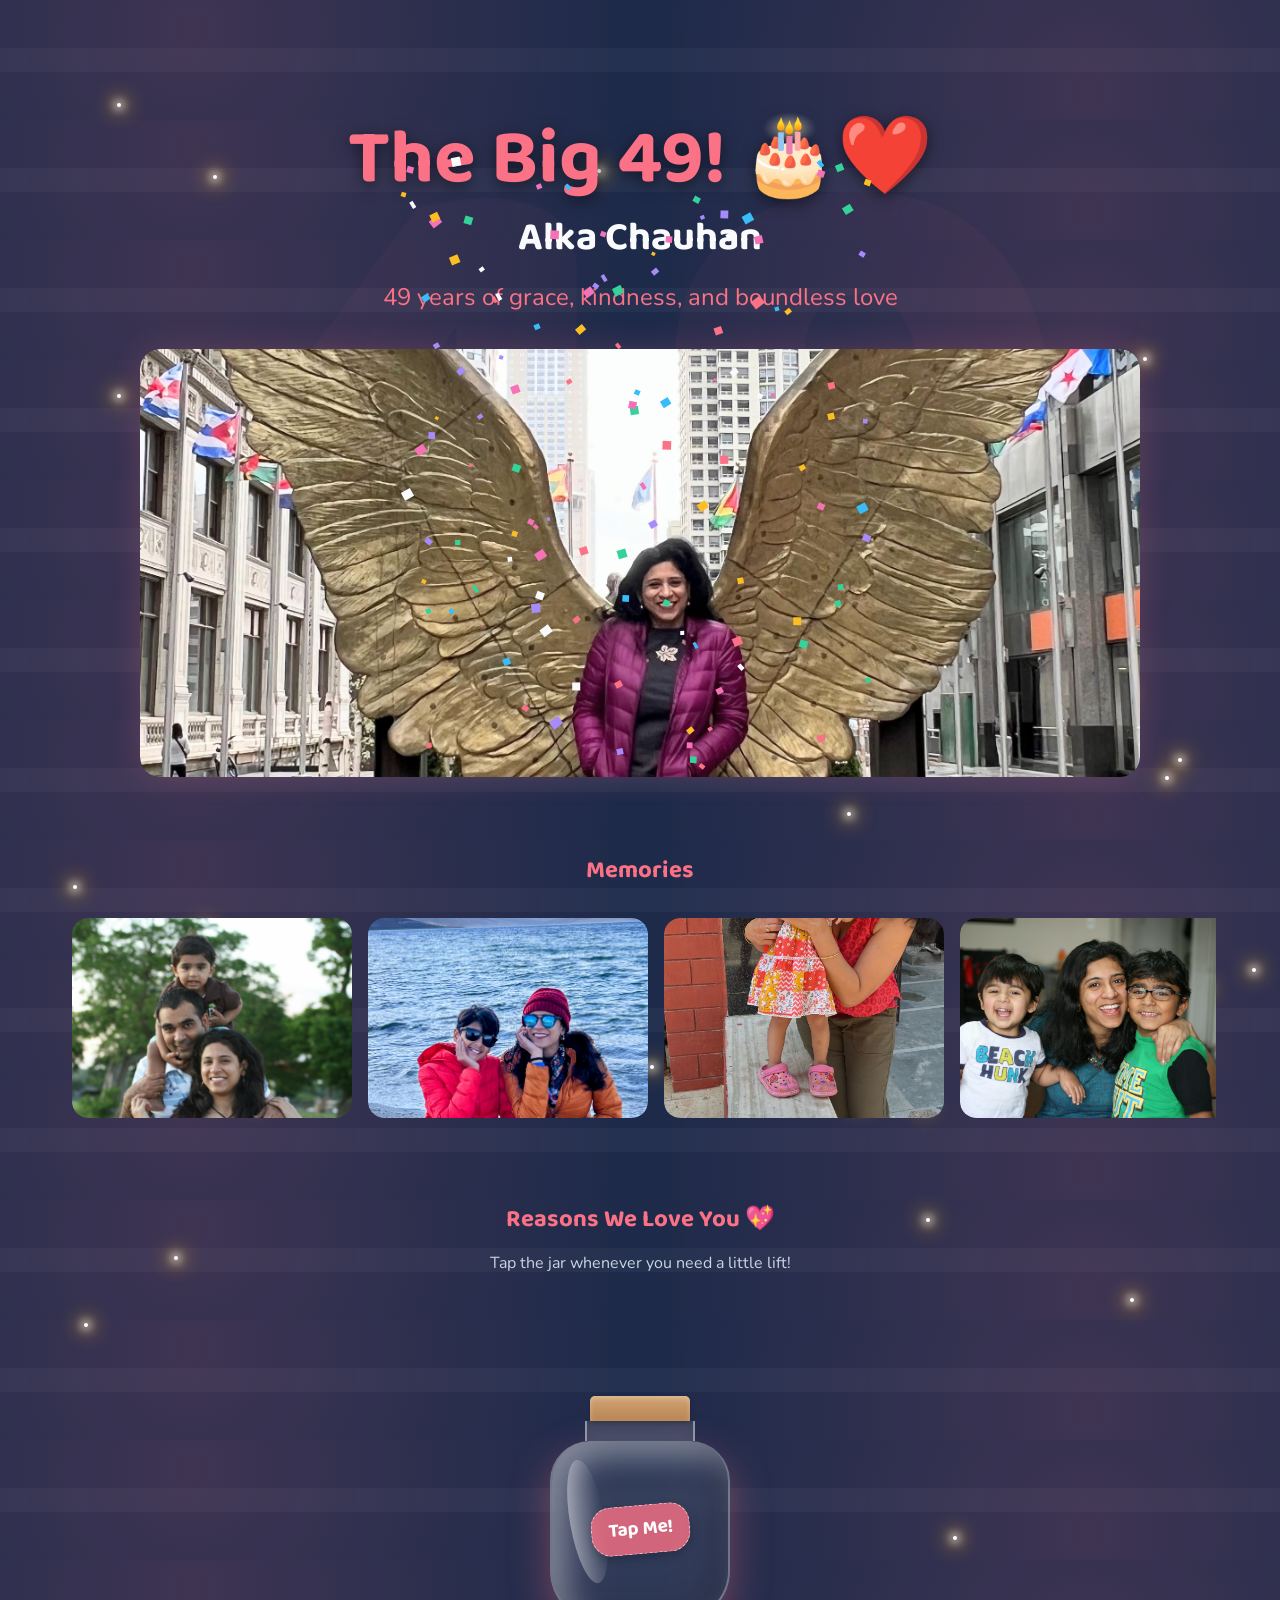
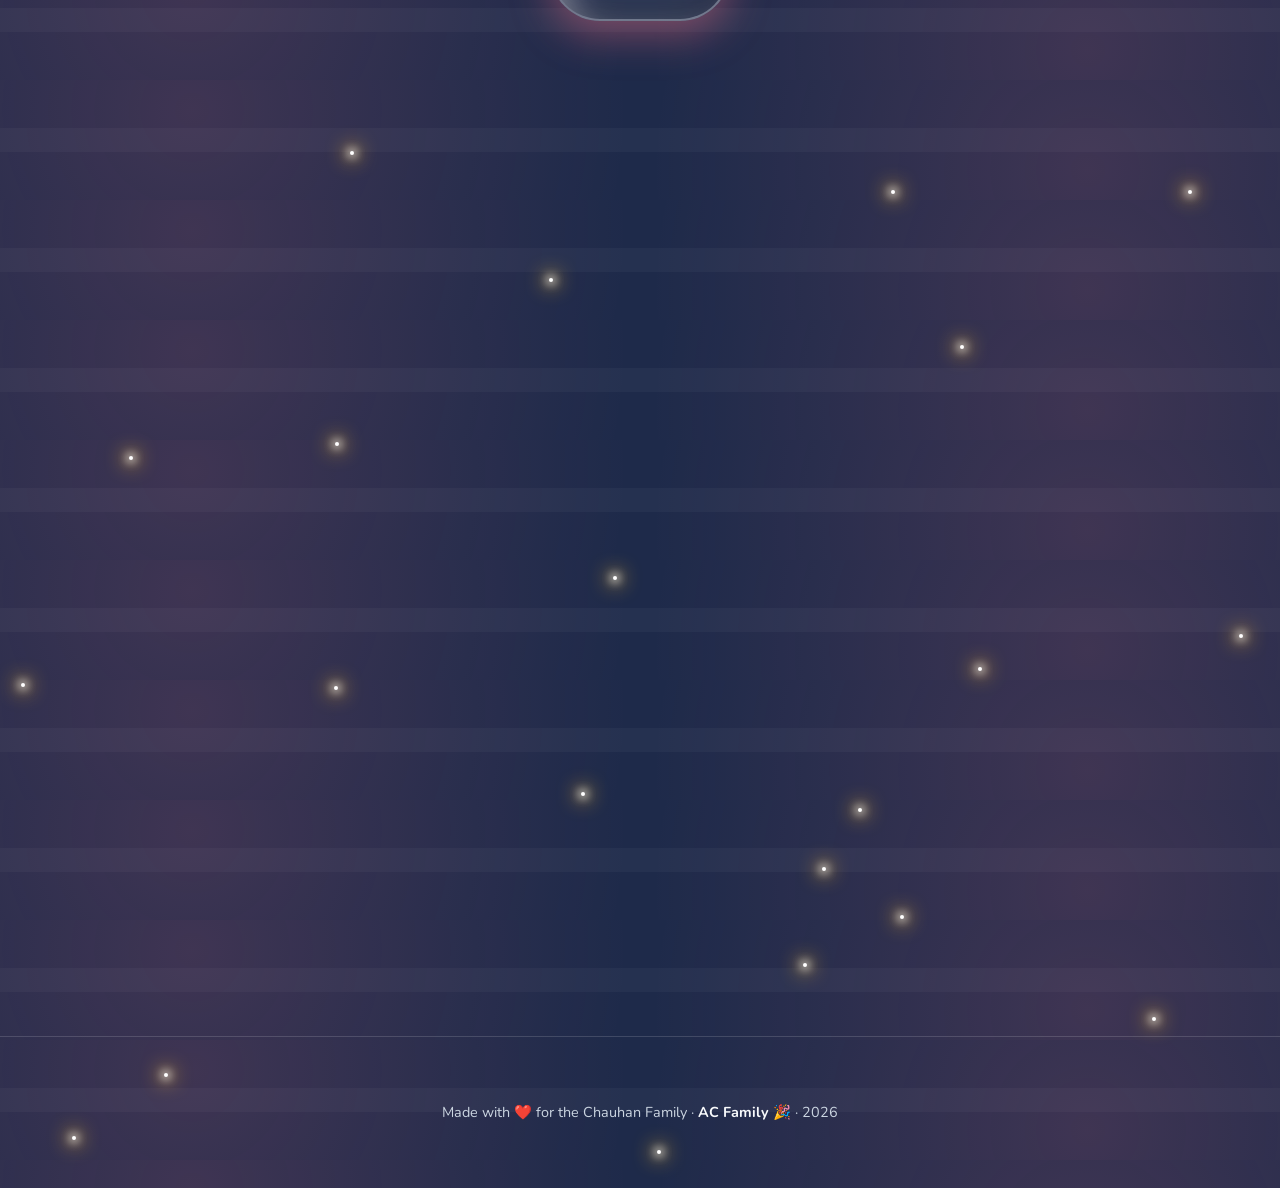
==== commit 769598ff: "Enhance mason jar design and center hero photo" ====
--- a/alka-49.html
+++ b/alka-49.html
@@ -28,7 +28,7 @@
     <div class="photo-placeholder photo-hero"
       style="padding: 0; border: none; background: transparent; border-color: rgba(251, 113, 133, 0.4); box-shadow: 0 0 30px rgba(251, 113, 133, 0.2);">
       <img src="assets/images/alka/IMG_9147 Copy.JPG" alt="Alka's Birthday Photo — Main"
-        style="width: 100%; height: 100%; object-fit: cover; object-position: center 20%; border-radius: inherit;">
+        style="width: 100%; height: 100%; object-fit: cover; object-position: center; border-radius: inherit;">
     </div>
   </header>
 
@@ -50,7 +50,7 @@
             style="width: 100%; height: 100%; object-fit: cover; border-radius: inherit;">
         </div>
         <div class="photo-placeholder" style="padding: 0; border: none; background: transparent;">
-          <img src="assets/images/alka/IMG_5071 Copy.JPG" alt="Memory 4"
+          <img src="assets/images/alka/IMG_2539.JPG" alt="Memory 4"
             style="width: 100%; height: 100%; object-fit: cover; border-radius: inherit;">
         </div>
         <div class="photo-placeholder" style="padding: 0; border: none; background: transparent;">
@@ -68,12 +68,14 @@
   <!-- Reasons We Love You Jar -->
   <section class="container fade-in" style="text-align: center; margin-top: var(--space-xl);">
     <h2 style="color: var(--color-coral);">Reasons We Love You 💖</h2>
-    <p style="color: var(--text-muted); margin-bottom: var(--space-lg);">Tap the jar whenever you need a little lift!</p>
-    
+    <p style="color: var(--text-muted); margin-bottom: var(--space-lg);">Tap the jar whenever you need a little lift!
+    </p>
+
     <div class="jar-wrapper">
       <div id="paper-slip-container"></div>
       <div class="jar-container" id="gratitude-jar">
         <div class="jar-lid"></div>
+        <div class="jar-neck"></div>
         <div class="jar-body">
           <div class="jar-label">Tap Me!</div>
         </div>
--- a/style.css
+++ b/style.css
@@ -1016,8 +1016,10 @@
 
 .jar-container {
   position: relative;
-  width: 160px;
-  height: 200px;
+  width: 180px;
+  display: flex;
+  flex-direction: column;
+  align-items: center;
   cursor: pointer;
   z-index: 10;
   transition: transform 0.2s cubic-bezier(0.175, 0.885, 0.32, 1.275);
@@ -1032,30 +1034,57 @@
 }
 
 .jar-lid {
+  width: 100px;
+  height: 25px;
+  background: linear-gradient(to bottom, #d4a373, #b88655); /* Cork-like */
+  border-radius: 5px 5px 0 0;
+  box-shadow: inset 0 2px 5px rgba(255,255,255,0.3), 0 2px 4px rgba(0,0,0,0.2);
+  z-index: 3;
+}
+
+.jar-neck {
   width: 110px;
-  height: 30px;
-  background: #d4a373;
-  margin: 0 auto;
-  border-radius: 8px 8px 0 0;
-  box-shadow: inset 0 -4px 10px rgba(0,0,0,0.2), inset 0 4px 5px rgba(255,255,255,0.4);
-  position: relative;
+  height: 20px;
+  background: rgba(255, 255, 255, 0.15);
+  backdrop-filter: blur(10px);
+  border-left: 2px solid rgba(255,255,255,0.4);
+  border-right: 2px solid rgba(255,255,255,0.4);
   z-index: 2;
+  box-shadow: inset 0 5px 10px rgba(0,0,0,0.1);
 }
 
 .jar-body {
   width: 100%;
-  height: 170px;
-  background: rgba(255, 255, 255, 0.1);
-  backdrop-filter: blur(8px);
-  -webkit-backdrop-filter: blur(8px);
+  height: 180px;
+  background: rgba(255, 255, 255, 0.08);
+  backdrop-filter: blur(12px);
+  -webkit-backdrop-filter: blur(12px);
   border: 2px solid rgba(255, 255, 255, 0.3);
-  border-radius: 20px 20px 40px 40px;
-  box-shadow: inset -10px -10px 20px rgba(0,0,0,0.1), inset 10px 10px 20px rgba(255,255,255,0.3), 0 10px 30px rgba(251, 113, 133, 0.3);
+  border-top: none;
+  border-radius: 40px 40px 50px 50px;
+  box-shadow: 
+    inset -15px -15px 30px rgba(0,0,0,0.15), 
+    inset 15px 15px 30px rgba(255,255,255,0.4), 
+    0 15px 40px rgba(251, 113, 133, 0.4); /* Glowing coral shadow */
   display: flex;
   justify-content: center;
   align-items: center;
   position: relative;
   z-index: 1;
+}
+
+/* Glass reflections */
+.jar-body::before {
+  content: '';
+  position: absolute;
+  top: 10%;
+  left: 10%;
+  width: 20%;
+  height: 70%;
+  background: linear-gradient(to right, rgba(255,255,255,0.4), transparent);
+  border-radius: 50%;
+  transform: rotate(-10deg);
+  pointer-events: none;
 }
 
 .jar-label {
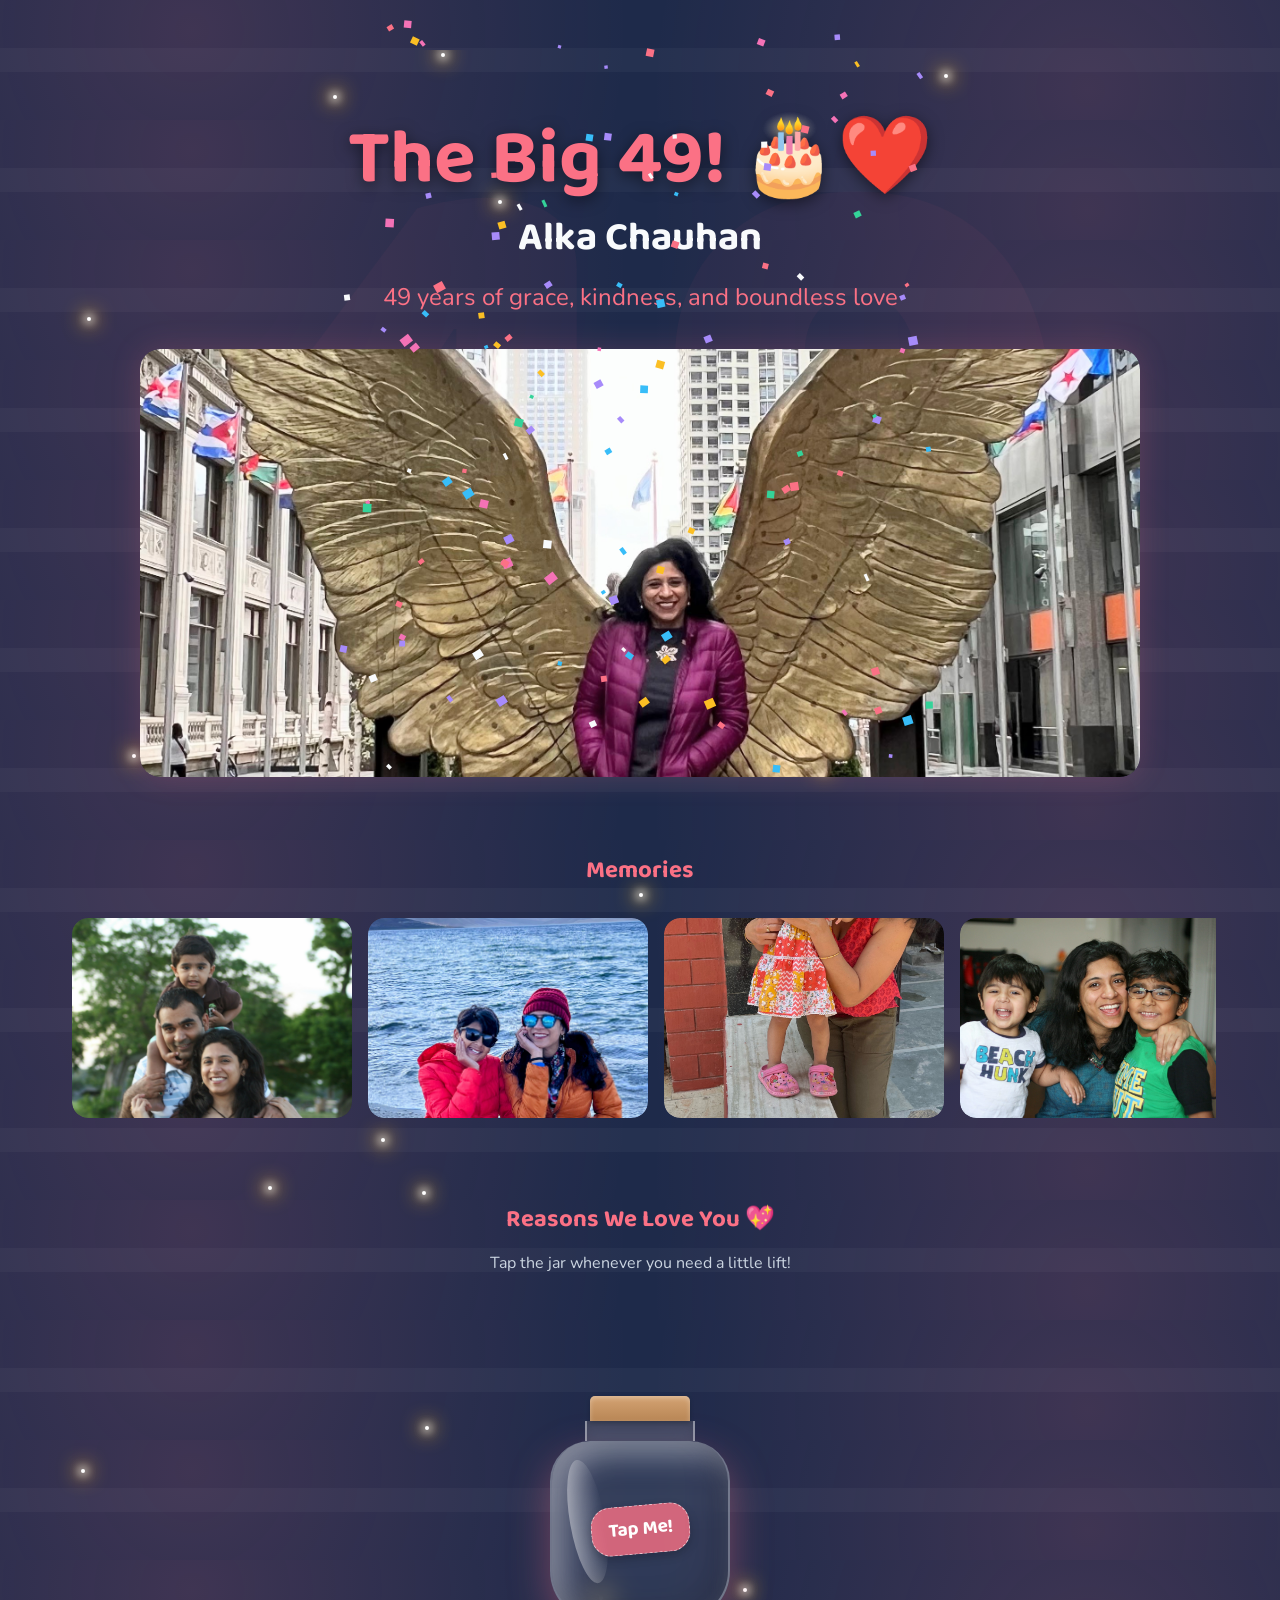
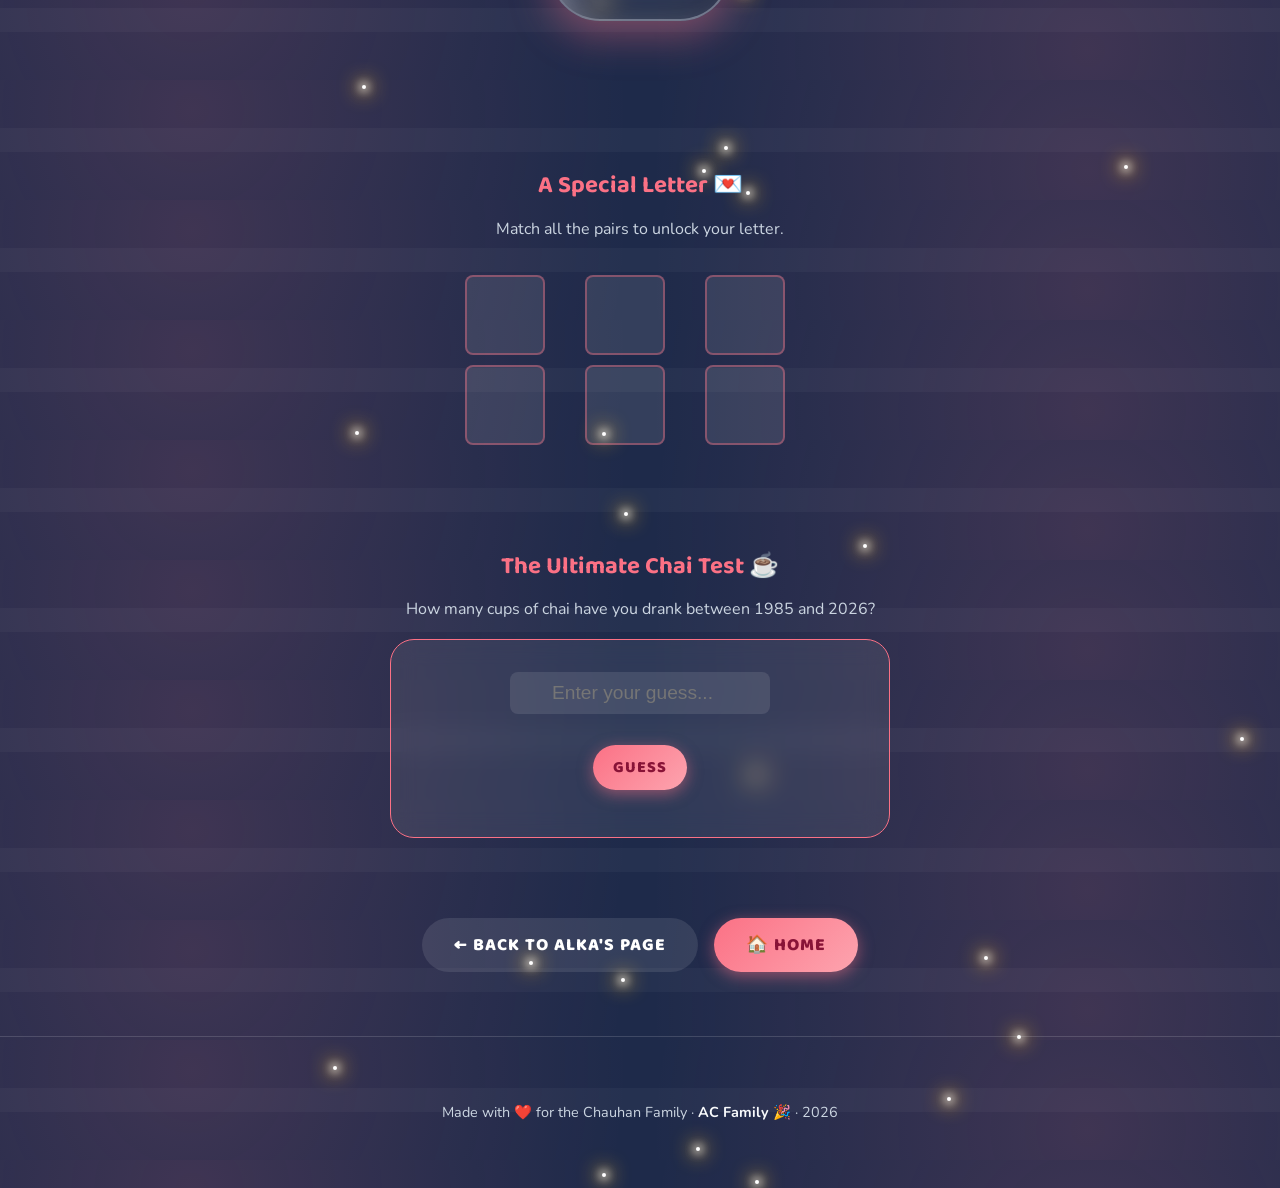
==== commit 30f8cca6: "final changes for mom's 49th bday" ====
--- a/alka-49.html
+++ b/alka-49.html
@@ -106,18 +106,17 @@
       <p style="font-size: 1.2rem; line-height: 1.8; margin-bottom: var(--space-md);">
         Dear Mom,
 
-        Happy birthday! This year, I wanted to build something special for you, just like I did for Dad's 51st. You are
-        truly the heart of our family, the glue that holds all of us together, and the source of so much warmth and
-        love.
+        Happy birthday! You are truly the heart of our family, the glue that holds all of us together, and the source
+        of so much warmth and love.
 
-        Throughout my entire life, you've been my biggest cheerleader and my safest place. Whether it's making sure
-        we're fed, listening to my worries, or just being there when I need a hug, you always put our needs before
-        yours. I know I don't always say it enough, but I see all the sacrifices you've made for us, and I appreciate
-        every single one of them.
+        Throughout my entire life, you have been my biggest cheerleader and my place to go to for anything I need.
+        Whether it's making sure I eat tasty food, listening to my worries, or just being there when I need a hug, you
+        always put our needs before yours. I know I don't always say it enough, but I see all the sacrifices you have
+        made for us, and I appreciate every single one of them. Also, no matter what I may say that brings you worry,
+        just know that I will always be safe and sound.
 
-        I hope this 49th year of your life brings you as much joy, peace, and happiness as you've brought to our family
-        every single day. Take some time today to relax, enjoy your chai, and know how deeply loved you are by me,
-        Akshay, and Dad.
+        I hope this year brings you as much joy, peace, and happiness as you have brought to our family every single
+        day. I love you so much!
       </p>
       <p style="font-size: 1.2rem; line-height: 1.8;">With all my love,<br>Abhay</p>
     </div>
